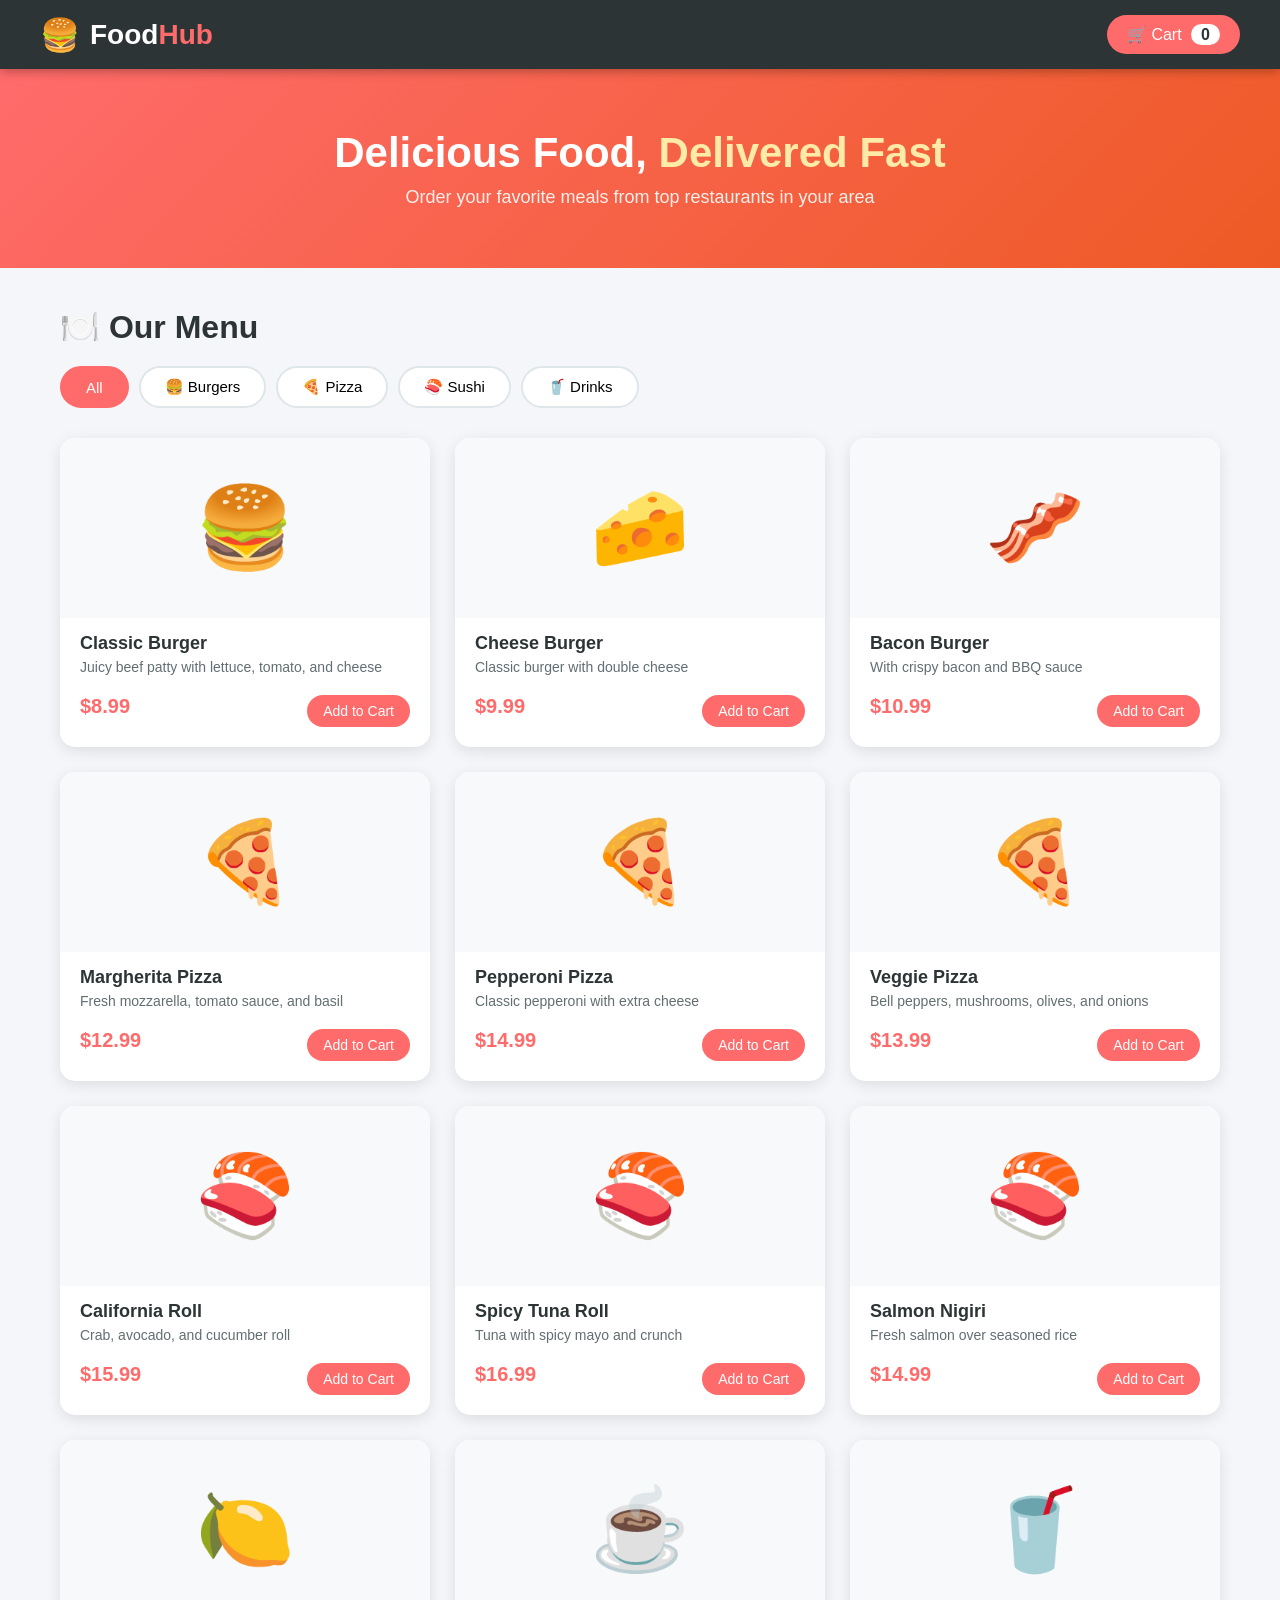
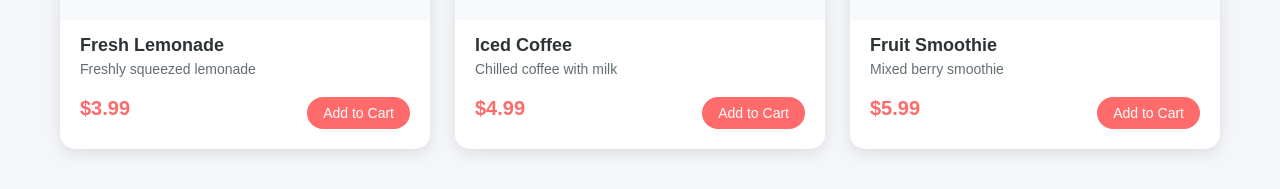
==== index.html @ 0c78d0cc "feat: Add complete FoodHub food delivery app" ====
<!DOCTYPE html>
<html lang="en">
<head>
    <meta charset="UTF-8" />
    <meta name="viewport" content="width=device-width, initial-scale=1.0"/>
    <title>🍔 FoodHub - Order Food</title>
    <link rel="stylesheet" href="styles.css" />
</head>
<body>
    <!-- ===== HEADER ===== -->
    <header>
        <div class="header-container">
            <div class="logo">
                <span class="logo-icon">🍔</span>
                <span class="logo-text">Food<span>Hub</span></span>
            </div>
            <div class="header-actions">
                <button class="cart-btn" onclick="toggleCart()">
                    🛒 Cart <span id="cartCount">0</span>
                </button>
            </div>
        </div>
    </header>

    <!-- ===== HERO SECTION ===== -->
    <section class="hero">
        <div class="hero-content">
            <h1>Delicious Food, <span>Delivered Fast</span></h1>
            <p>Order your favorite meals from top restaurants in your area</p>
        </div>
    </section>

    <!-- ===== MENU SECTION ===== -->
    <section class="menu-section">
        <div class="container">
            <h2>🍽️ Our Menu</h2>
            
            <!-- Category Tabs -->
            <div class="category-tabs" id="categoryTabs">
                <button class="category-btn active" data-category="all">All</button>
                <button class="category-btn" data-category="burgers">🍔 Burgers</button>
                <button class="category-btn" data-category="pizza">🍕 Pizza</button>
                <button class="category-btn" data-category="sushi">🍣 Sushi</button>
                <button class="category-btn" data-category="drinks">🥤 Drinks</button>
            </div>

            <!-- Menu Grid -->
            <div class="menu-grid" id="menuGrid">
                <!-- Items will be loaded by JavaScript -->
            </div>
        </div>
    </section>

    <!-- ===== CART SIDEBAR ===== -->
    <div class="cart-overlay" id="cartOverlay" onclick="toggleCart()"></div>
    <div class="cart-sidebar" id="cartSidebar">
        <div class="cart-header">
            <h2>🛒 Your Cart</h2>
            <button class="close-cart" onclick="toggleCart()">✕</button>
        </div>
        <div class="cart-items" id="cartItems">
            <p class="empty-cart">Your cart is empty. Start ordering!</p>
        </div>
        <div class="cart-footer">
            <div class="cart-total">
                <span>Total:</span>
                <span id="cartTotal">$0.00</span>
            </div>
            <button class="checkout-btn" onclick="checkout()">Proceed to Checkout</button>
        </div>
    </div>

    <!-- ===== CHECKOUT MODAL ===== -->
    <div class="modal-overlay" id="checkoutModal">
        <div class="modal-content">
            <h2>📝 Place Your Order</h2>
            <form id="checkoutForm" onsubmit="placeOrder(event)">
                <input type="text" placeholder="Full Name" required />
                <input type="tel" placeholder="Phone Number" required />
                <input type="text" placeholder="Delivery Address" required />
                <textarea placeholder="Special instructions (optional)"></textarea>
                <div class="order-summary">
                    <h3>Order Summary</h3>
                    <div id="orderSummaryItems"></div>
                    <div class="order-total">
                        <strong>Total: <span id="orderTotal">$0.00</span></strong>
                    </div>
                </div>
                <div class="modal-actions">
                    <button type="button" onclick="closeCheckout()">Cancel</button>
                    <button type="submit">✅ Place Order</button>
                </div>
            </form>
        </div>
    </div>

    <!-- ===== SUCCESS TOAST ===== -->
    <div class="toast" id="toast">
        <span id="toastMessage">✅ Order placed successfully!</span>
    </div>

    <!-- ===== SCRIPT ===== -->
    <script src="script.js"></script>
</body>
</html>
---- styles.css ----
/* ===== RESET & BASE ===== */
* {
    margin: 0;
    padding: 0;
    box-sizing: border-box;
}

body {
    font-family: 'Segoe UI', Tahoma, Geneva, Verdana, sans-serif;
    background: #f5f6fa;
    color: #2d3436;
}

/* ===== HEADER ===== */
header {
    background: #2d3436;
    padding: 15px 20px;
    position: sticky;
    top: 0;
    z-index: 100;
    box-shadow: 0 2px 10px rgba(0,0,0,0.3);
}

.header-container {
    max-width: 1200px;
    margin: 0 auto;
    display: flex;
    justify-content: space-between;
    align-items: center;
}

.logo {
    display: flex;
    align-items: center;
    gap: 10px;
    font-size: 28px;
    font-weight: bold;
    color: white;
}

.logo-icon {
    font-size: 32px;
}

.logo-text span {
    color: #ff6b6b;
}

.cart-btn {
    background: #ff6b6b;
    color: white;
    border: none;
    padding: 10px 20px;
    border-radius: 25px;
    font-size: 16px;
    cursor: pointer;
    transition: transform 0.3s, background 0.3s;
}

.cart-btn:hover {
    background: #ee5a24;
    transform: scale(1.05);
}

#cartCount {
    background: white;
    color: #2d3436;
    padding: 2px 10px;
    border-radius: 12px;
    margin-left: 5px;
    font-weight: bold;
}

/* ===== HERO ===== */
.hero {
    background: linear-gradient(135deg, #ff6b6b 0%, #ee5a24 100%);
    color: white;
    padding: 60px 20px;
    text-align: center;
}

.hero h1 {
    font-size: 42px;
    margin-bottom: 10px;
}

.hero h1 span {
    color: #ffeaa7;
}

.hero p {
    font-size: 18px;
    opacity: 0.9;
}

/* ===== MENU SECTION ===== */
.menu-section {
    max-width: 1200px;
    margin: 0 auto;
    padding: 40px 20px;
}

.menu-section h2 {
    font-size: 32px;
    margin-bottom: 20px;
}

/* Category Tabs */
.category-tabs {
    display: flex;
    gap: 10px;
    flex-wrap: wrap;
    margin-bottom: 30px;
}

.category-btn {
    padding: 10px 24px;
    border: 2px solid #dfe6e9;
    border-radius: 25px;
    background: white;
    cursor: pointer;
    transition: all 0.3s;
    font-size: 15px;
}

.category-btn:hover {
    border-color: #ff6b6b;
    background: #fff5f5;
}

.category-btn.active {
    background: #ff6b6b;
    color: white;
    border-color: #ff6b6b;
}

/* Menu Grid */
.menu-grid {
    display: grid;
    grid-template-columns: repeat(auto-fill, minmax(280px, 1fr));
    gap: 25px;
}

.menu-item {
    background: white;
    border-radius: 15px;
    overflow: hidden;
    box-shadow: 0 4px 15px rgba(0,0,0,0.1);
    transition: transform 0.3s, box-shadow 0.3s;
}

.menu-item:hover {
    transform: translateY(-5px);
    box-shadow: 0 8px 25px rgba(0,0,0,0.15);
}

.menu-item-image {
    height: 180px;
    display: flex;
    align-items: center;
    justify-content: center;
    font-size: 80px;
    background: #f8f9fa;
}

.menu-item-info {
    padding: 15px 20px 20px;
}

.menu-item-info h3 {
    font-size: 18px;
    margin-bottom: 5px;
}

.menu-item-info .description {
    color: #636e72;
    font-size: 14px;
    margin-bottom: 10px;
}

.menu-item-info .price {
    font-size: 20px;
    font-weight: bold;
    color: #ff6b6b;
}

.menu-item-info .add-btn {
    background: #ff6b6b;
    color: white;
    border: none;
    padding: 8px 16px;
    border-radius: 20px;
    cursor: pointer;
    transition: background 0.3s;
    font-size: 14px;
    margin-top: 10px;
}

.menu-item-info .add-btn:hover {
    background: #ee5a24;
}

/* ===== CART SIDEBAR ===== */
.cart-overlay {
    display: none;
    position: fixed;
    top: 0;
    left: 0;
    right: 0;
    bottom: 0;
    background: rgba(0,0,0,0.5);
    z-index: 200;
}

.cart-overlay.show {
    display: block;
}

.cart-sidebar {
    position: fixed;
    top: 0;
    right: -450px;
    width: 400px;
    max-width: 90vw;
    height: 100vh;
    background: white;
    z-index: 300;
    padding: 20px;
    transition: right 0.3s ease;
    display: flex;
    flex-direction: column;
    box-shadow: -5px 0 15px rgba(0,0,0,0.1);
}

.cart-sidebar.open {
    right: 0;
}

.cart-header {
    display: flex;
    justify-content: space-between;
    align-items: center;
    margin-bottom: 20px;
}

.close-cart {
    background: none;
    border: none;
    font-size: 28px;
    cursor: pointer;
    color: #636e72;
}

.cart-items {
    flex: 1;
    overflow-y: auto;
    margin-bottom: 20px;
}

.cart-item {
    display: flex;
    justify-content: space-between;
    align-items: center;
    padding: 10px 0;
    border-bottom: 1px solid #dfe6e9;
}

.cart-item-info {
    flex: 1;
}

.cart-item-name {
    font-weight: bold;
}

.cart-item-price {
    font-size: 14px;
    color: #ff6b6b;
}

.cart-item-actions {
    display: flex;
    align-items: center;
    gap: 8px;
}

.cart-item-actions button {
    width: 30px;
    height: 30px;
    border-radius: 50%;
    border: none;
    background: #dfe6e9;
    cursor: pointer;
    font-size: 16px;
    transition: background 0.3s;
}

.cart-item-actions button:hover {
    background: #b2bec3;
}

.cart-item-actions .remove-btn {
    background: #ff6b6b;
    color: white;
}

.cart-item-actions .remove-btn:hover {
    background: #ee5a24;
}

.empty-cart {
    text-align: center;
    color: #636e72;
    padding: 40px 0;
}

.cart-footer {
    border-top: 2px solid #dfe6e9;
    padding-top: 20px;
}

.cart-total {
    display: flex;
    justify-content: space-between;
    font-size: 20px;
    font-weight: bold;
    margin-bottom: 15px;
}

.cart-total span:last-child {
    color: #ff6b6b;
}

.checkout-btn {
    width: 100%;
    padding: 14px;
    background: #ff6b6b;
    color: white;
    border: none;
    border-radius: 10px;
    font-size: 18px;
    cursor: pointer;
    transition: background 0.3s;
}

.checkout-btn:hover {
    background: #ee5a24;
}

/* ===== CHECKOUT MODAL ===== */
.modal-overlay {
    display: none;
    position: fixed;
    top: 0;
    left: 0;
    right: 0;
    bottom: 0;
    background: rgba(0,0,0,0.6);
    z-index: 400;
    align-items: center;
    justify-content: center;
}

.modal-overlay.show {
    display: flex;
}

.modal-content {
    background: white;
    border-radius: 20px;
    padding: 30px;
    max-width: 500px;
    width: 95%;
    max-height: 90vh;
    overflow-y: auto;
}

.modal-content h2 {
    margin-bottom: 20px;
    text-align: center;
}

.modal-content form input,
.modal-content form textarea {
    width: 100%;
    padding: 12px;
    margin-bottom: 12px;
    border: 2px solid #dfe6e9;
    border-radius: 10px;
    font-size: 15px;
}

.modal-content form textarea {
    min-height: 80px;
    resize: vertical;
}

.order-summary {
    background: #f8f9fa;
    padding: 15px;
    border-radius: 10px;
    margin: 15px 0;
}

.order-summary-item {
    display: flex;
    justify-content: space-between;
    padding: 5px 0;
    border-bottom: 1px solid #dfe6e9;
}

.order-total {
    text-align: right;
    margin-top: 10px;
    font-size: 18px;
}

.order-total strong {
    color: #ff6b6b;
}

.modal-actions {
    display: flex;
    gap: 10px;
    margin-top: 15px;
}

.modal-actions button {
    flex: 1;
    padding: 12px;
    border: none;
    border-radius: 10px;
    font-size: 16px;
    cursor: pointer;
}

.modal-actions button:first-child {
    background: #dfe6e9;
}

.modal-actions button:last-child {
    background: #ff6b6b;
    color: white;
}

.modal-actions button:last-child:hover {
    background: #ee5a24;
}

/* ===== TOAST ===== */
.toast {
    position: fixed;
    bottom: 30px;
    right: 30px;
    background: #00b894;
    color: white;
    padding: 15px 25px;
    border-radius: 10px;
    box-shadow: 0 4px 15px rgba(0,0,0,0.2);
    transform: translateY(100px);
    opacity: 0;
    transition: all 0.4s ease;
    z-index: 500;
}

.toast.show {
    transform: translateY(0);
    opacity: 1;
}

/* ===== RESPONSIVE ===== */
@media (max-width: 768px) {
    .hero h1 {
        font-size: 28px;
    }
    .menu-grid {
        grid-template-columns: repeat(auto-fill, minmax(240px, 1fr));
    }
    .cart-sidebar {
        width: 100%;
        max-width: 100vw;
    }
    .category-tabs {
        justify-content: center;
    }
}
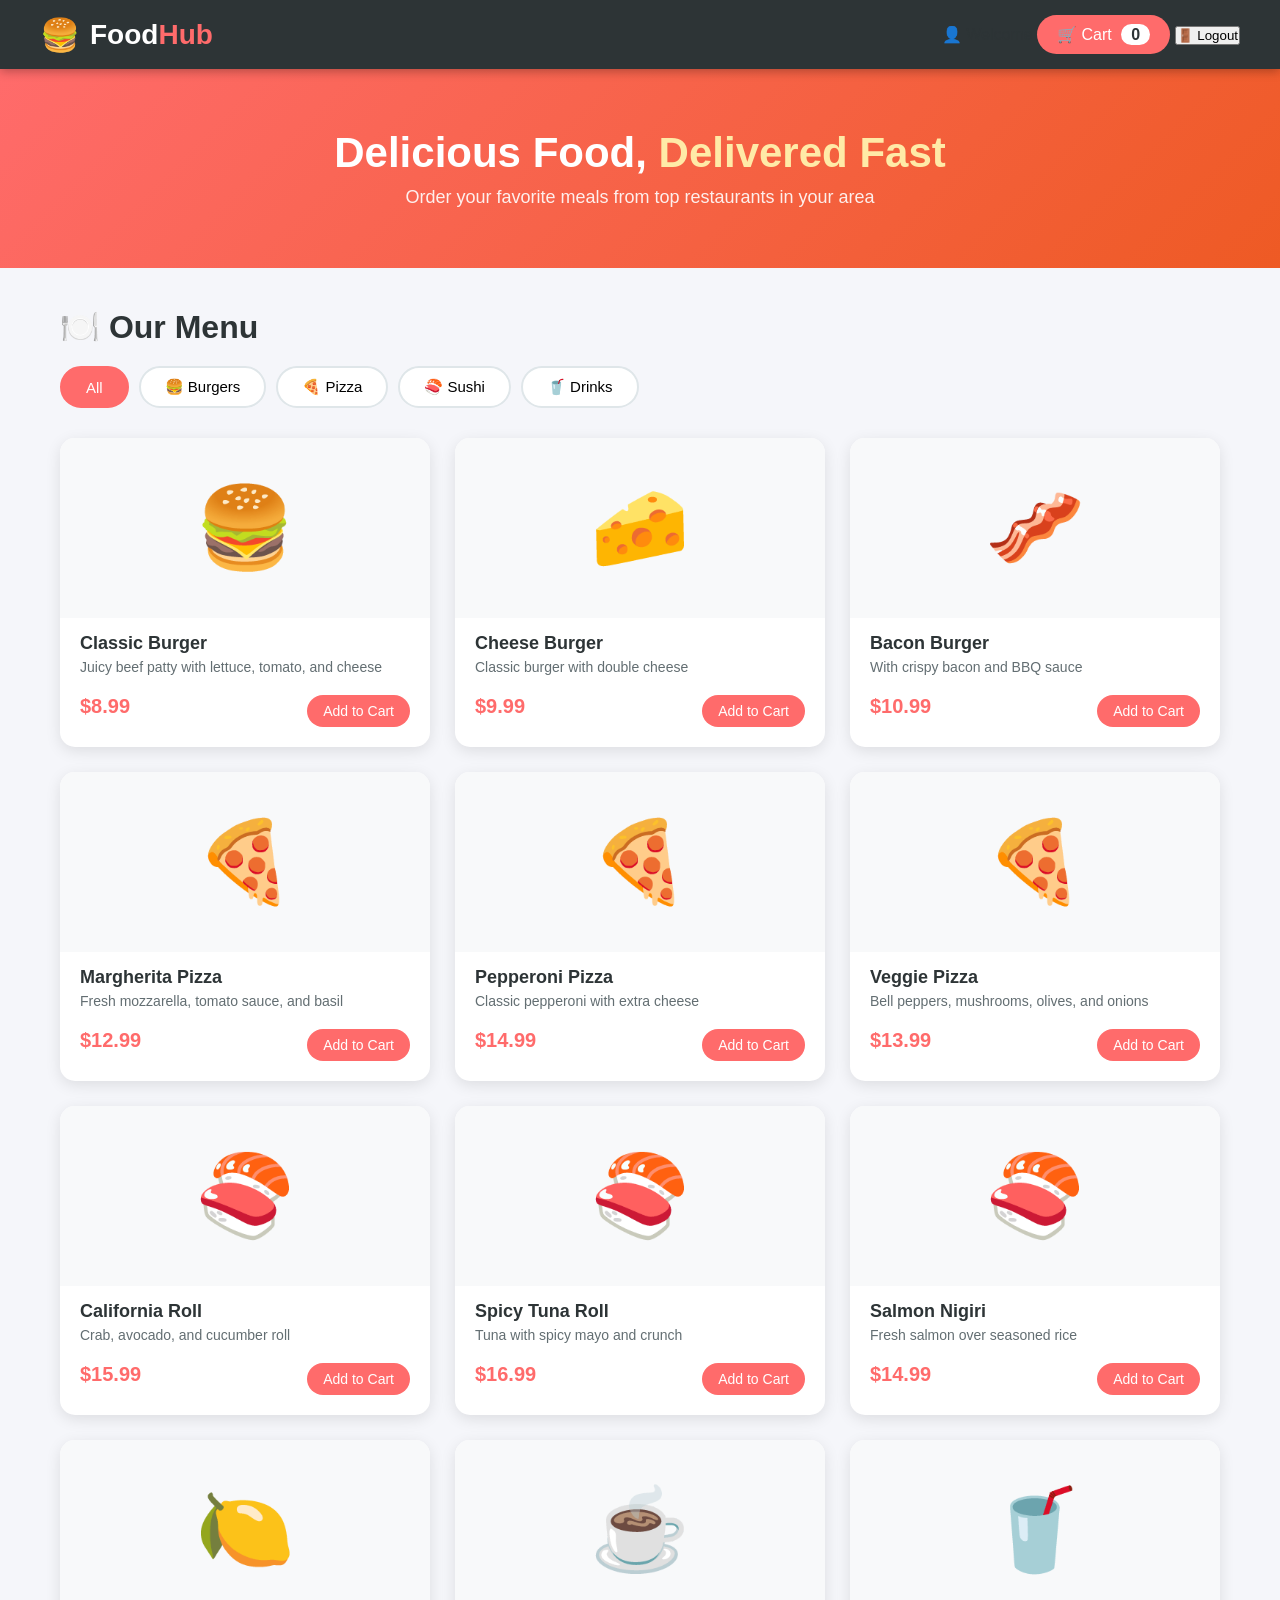
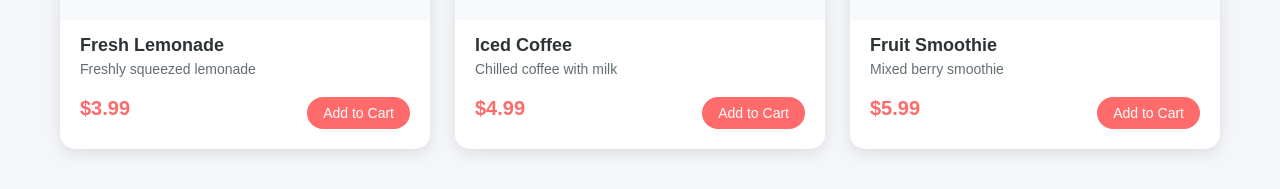
==== commit 57258163: "feat: Add login page with authentication" ====
--- a/index.html
+++ b/index.html
@@ -15,9 +15,11 @@
                 <span class="logo-text">Food<span>Hub</span></span>
             </div>
             <div class="header-actions">
+                <span class="user-greeting" id="userGreeting">👤 Welcome</span>
                 <button class="cart-btn" onclick="toggleCart()">
                     🛒 Cart <span id="cartCount">0</span>
                 </button>
+                <button class="logout-btn" onclick="handleLogout()">🚪 Logout</button>
             </div>
         </div>
     </header>
--- a/styles.css
+++ b/styles.css
@@ -483,4 +483,45 @@
     .category-tabs {
         justify-content: center;
     }
-}+}
+// ============================================================
+// 👤 USER MANAGEMENT
+// ============================================================
+
+// Check if user is logged in
+function checkAuth() {
+    const session = localStorage.getItem('foodhub_session');
+    if (!session) {
+        window.location.href = 'login.html';
+        return;
+    }
+    try {
+        const data = JSON.parse(session);
+        if (!data.loggedIn) {
+            window.location.href = 'login.html';
+            return;
+        }
+        // Update greeting
+        const greeting = document.getElementById('userGreeting');
+        if (greeting) {
+            greeting.textContent = `👤 Welcome, ${data.userName || 'User'}!`;
+        }
+    } catch (e) {
+        window.location.href = 'login.html';
+    }
+}
+
+// Handle logout
+function handleLogout() {
+    localStorage.removeItem('foodhub_session');
+    showToast('👋 Logged out successfully!');
+    setTimeout(() => {
+        window.location.href = 'login.html';
+    }, 500);
+}
+
+// ===== CALL AUTH CHECK ON LOAD =====
+// Add this at the end of the file or call it after initialization
+document.addEventListener('DOMContentLoaded', function() {
+    checkAuth();
+});
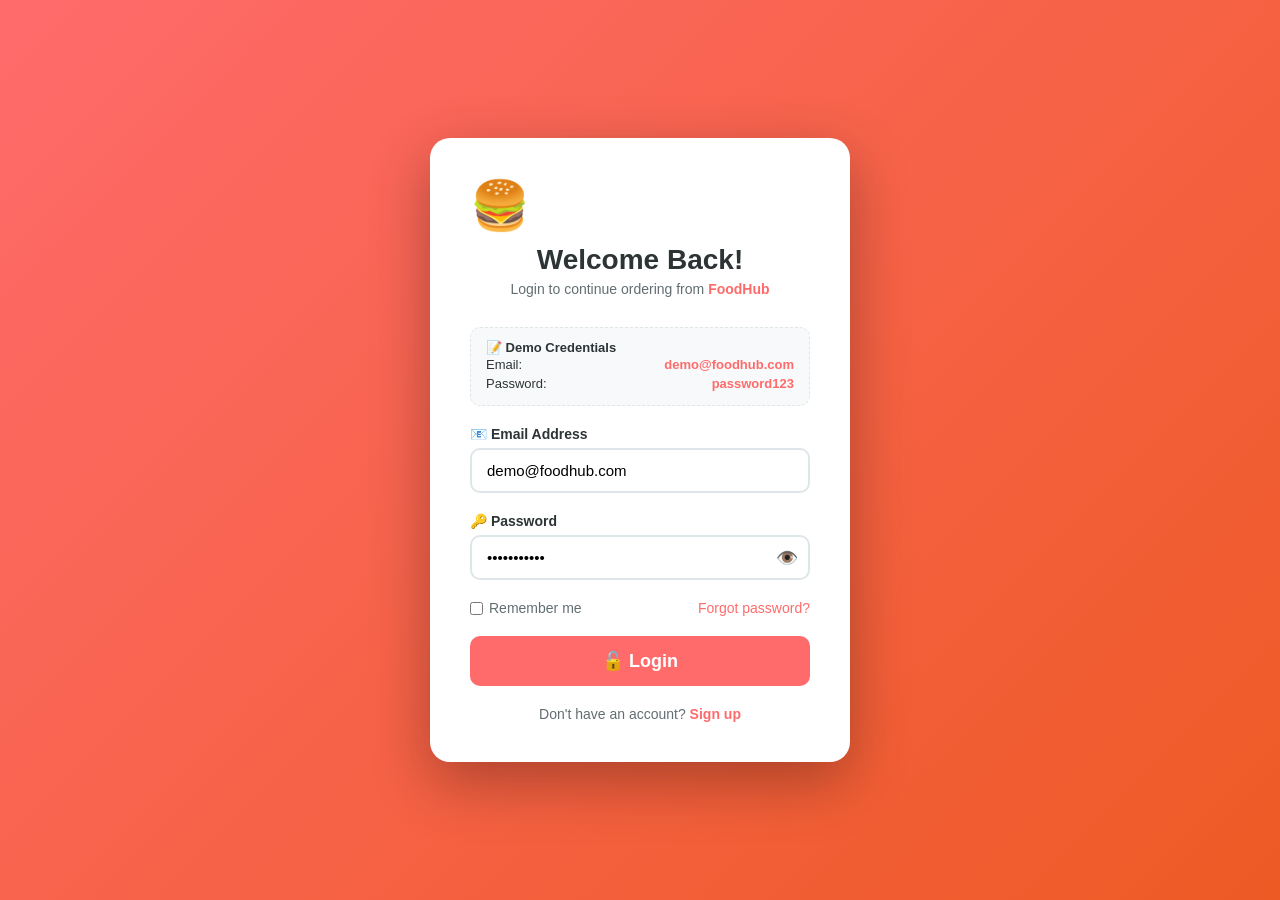
==== commit 88a95f2c: "feat: Complete FoodHub app with African food categories and real images" ====
--- a/index.html
+++ b/index.html
@@ -39,10 +39,13 @@
             
             <!-- Category Tabs -->
             <div class="category-tabs" id="categoryTabs">
-                <button class="category-btn active" data-category="all">All</button>
-                <button class="category-btn" data-category="burgers">🍔 Burgers</button>
-                <button class="category-btn" data-category="pizza">🍕 Pizza</button>
-                <button class="category-btn" data-category="sushi">🍣 Sushi</button>
+                <button class="category-btn active" data-category="all">🍽️ All</button>
+                <button class="category-btn" data-category="american">🇺🇸 American</button>
+                <button class="category-btn" data-category="african">🇳🇬 African</button>
+                <button class="category-btn" data-category="rice">🍚 Rice</button>
+                <button class="category-btn" data-category="soups">🥣 Soups</button>
+                <button class="category-btn" data-category="swallows">🍲 Swallows</button>
+                <button class="category-btn" data-category="snacks">🧆 Snacks</button>
                 <button class="category-btn" data-category="drinks">🥤 Drinks</button>
             </div>
 
--- a/styles.css
+++ b/styles.css
@@ -27,6 +27,8 @@
     display: flex;
     justify-content: space-between;
     align-items: center;
+    flex-wrap: wrap;
+    gap: 10px;
 }
 
 .logo {
@@ -44,6 +46,19 @@
 
 .logo-text span {
     color: #ff6b6b;
+}
+
+.header-actions {
+    display: flex;
+    align-items: center;
+    gap: 5px;
+    flex-wrap: wrap;
+}
+
+.user-greeting {
+    color: white;
+    margin-right: 15px;
+    font-size: 14px;
 }
 
 .cart-btn {
@@ -71,6 +86,23 @@
     font-weight: bold;
 }
 
+.logout-btn {
+    background: transparent;
+    color: white;
+    border: 2px solid white;
+    padding: 6px 16px;
+    border-radius: 20px;
+    cursor: pointer;
+    font-size: 14px;
+    transition: all 0.3s;
+    margin-left: 10px;
+}
+
+.logout-btn:hover {
+    background: white;
+    color: #2d3436;
+}
+
 /* ===== HERO ===== */
 .hero {
     background: linear-gradient(135deg, #ff6b6b 0%, #ee5a24 100%);
@@ -105,7 +137,6 @@
     margin-bottom: 20px;
 }
 
-/* Category Tabs */
 .category-tabs {
     display: flex;
     gap: 10px;
@@ -134,7 +165,6 @@
     border-color: #ff6b6b;
 }
 
-/* Menu Grid */
 .menu-grid {
     display: grid;
     grid-template-columns: repeat(auto-fill, minmax(280px, 1fr));
@@ -483,45 +513,28 @@
     .category-tabs {
         justify-content: center;
     }
-}
-// ============================================================
-// 👤 USER MANAGEMENT
-// ============================================================
-
-// Check if user is logged in
-function checkAuth() {
-    const session = localStorage.getItem('foodhub_session');
-    if (!session) {
-        window.location.href = 'login.html';
-        return;
-    }
-    try {
-        const data = JSON.parse(session);
-        if (!data.loggedIn) {
-            window.location.href = 'login.html';
-            return;
-        }
-        // Update greeting
-        const greeting = document.getElementById('userGreeting');
-        if (greeting) {
-            greeting.textContent = `👤 Welcome, ${data.userName || 'User'}!`;
-        }
-    } catch (e) {
-        window.location.href = 'login.html';
-    }
-}
-
-// Handle logout
-function handleLogout() {
-    localStorage.removeItem('foodhub_session');
-    showToast('👋 Logged out successfully!');
-    setTimeout(() => {
-        window.location.href = 'login.html';
-    }, 500);
-}
-
-// ===== CALL AUTH CHECK ON LOAD =====
-// Add this at the end of the file or call it after initialization
-document.addEventListener('DOMContentLoaded', function() {
-    checkAuth();
-});+    .header-container {
+        flex-direction: column;
+        align-items: center;
+        text-align: center;
+    }
+    .user-greeting {
+        font-size: 12px;
+        margin-right: 8px;
+    }
+    .logout-btn {
+        font-size: 12px;
+        padding: 4px 12px;
+        margin-left: 5px;
+    }
+}
+
+@media (max-width: 480px) {
+    .header-actions {
+        justify-content: center;
+    }
+    .cart-btn {
+        font-size: 14px;
+        padding: 8px 14px;
+    }
+}
